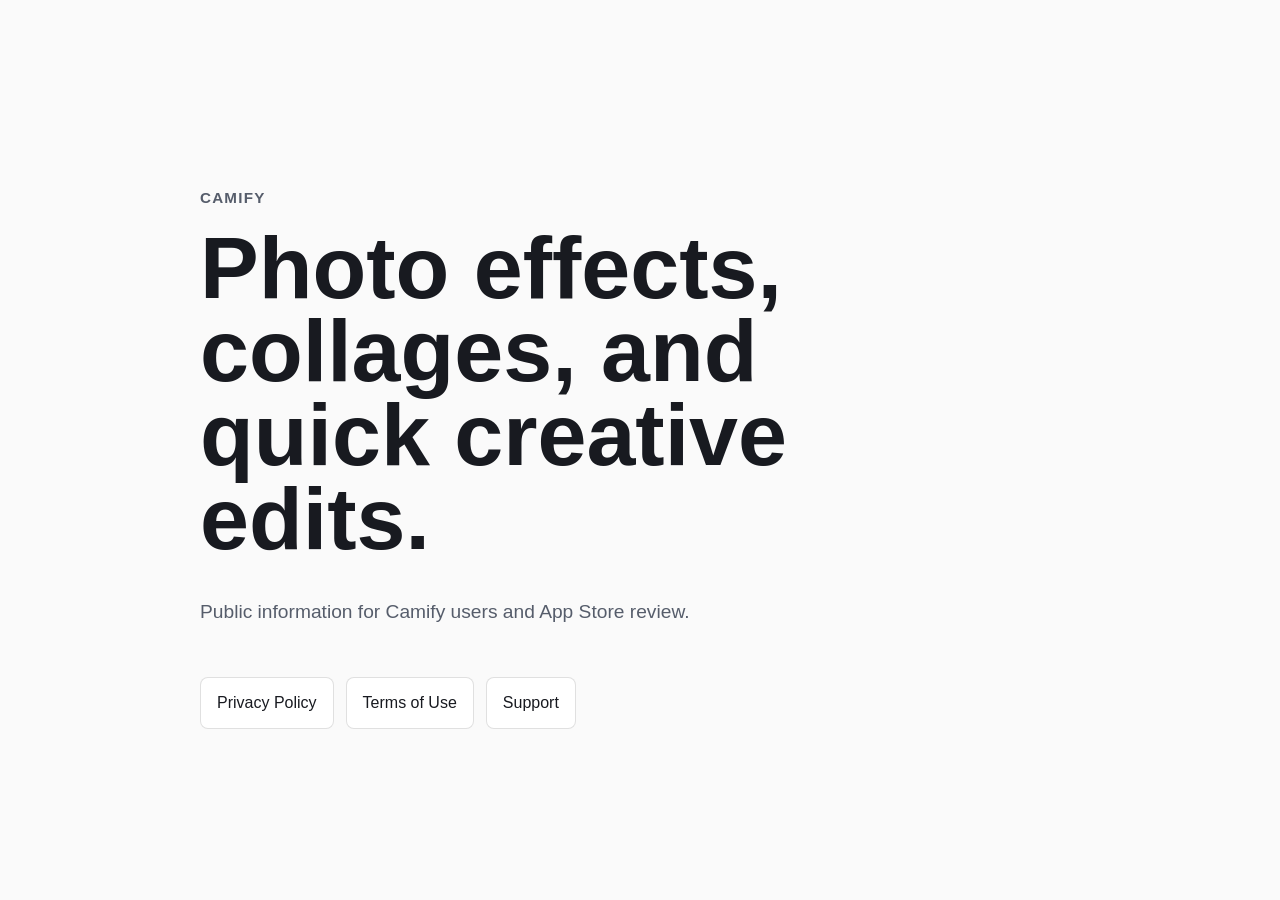
==== index.html @ cd3def25 "feat: add Camify public web pages" ====
<!doctype html>
<html lang="en">
<head>
  <meta charset="utf-8">
  <meta name="viewport" content="width=device-width, initial-scale=1">
  <title>Camify</title>
  <link rel="stylesheet" href="styles.css">
</head>
<body>
  <main class="page">
    <section class="hero">
      <p class="eyebrow">Camify</p>
      <h1>Photo effects, collages, and quick creative edits.</h1>
      <p class="lede">Public information for Camify users and App Store review.</p>
      <nav class="links" aria-label="Camify links">
        <a href="privacy.html">Privacy Policy</a>
        <a href="terms.html">Terms of Use</a>
        <a href="support.html">Support</a>
      </nav>
    </section>
  </main>
</body>
</html>
---- styles.css ----
:root {
  color-scheme: light dark;
  --bg: #111318;
  --panel: #1b1f28;
  --text: #f7f7f8;
  --muted: #b9bec9;
  --accent: #f56370;
  --line: rgba(255, 255, 255, 0.14);
}

* {
  box-sizing: border-box;
}

body {
  margin: 0;
  font-family: -apple-system, BlinkMacSystemFont, "Segoe UI", sans-serif;
  background: var(--bg);
  color: var(--text);
  line-height: 1.6;
}

a {
  color: var(--accent);
}

.page {
  width: min(880px, calc(100% - 40px));
  margin: 0 auto;
  padding: 56px 0;
}

.hero {
  min-height: calc(100vh - 112px);
  display: grid;
  align-content: center;
}

.eyebrow,
.updated,
.back {
  color: var(--muted);
  font-size: 0.95rem;
  font-weight: 700;
  letter-spacing: 0.08em;
  text-transform: uppercase;
}

.back {
  display: inline-block;
  margin-bottom: 28px;
  text-decoration: none;
}

h1 {
  max-width: 760px;
  margin: 0 0 18px;
  font-size: clamp(2.5rem, 7vw, 5.5rem);
  line-height: 0.95;
}

.document h1 {
  font-size: clamp(2.4rem, 6vw, 4.5rem);
}

h2 {
  margin-top: 36px;
  font-size: 1.25rem;
}

p {
  max-width: 760px;
  color: var(--muted);
}

.lede {
  font-size: 1.2rem;
}

.links {
  display: flex;
  flex-wrap: wrap;
  gap: 12px;
  margin-top: 30px;
}

.links a {
  padding: 12px 16px;
  border: 1px solid var(--line);
  border-radius: 8px;
  color: var(--text);
  text-decoration: none;
  background: var(--panel);
}

@media (prefers-color-scheme: light) {
  :root {
    --bg: #fafafa;
    --panel: #ffffff;
    --text: #181a20;
    --muted: #565d6b;
    --line: rgba(0, 0, 0, 0.12);
  }
}
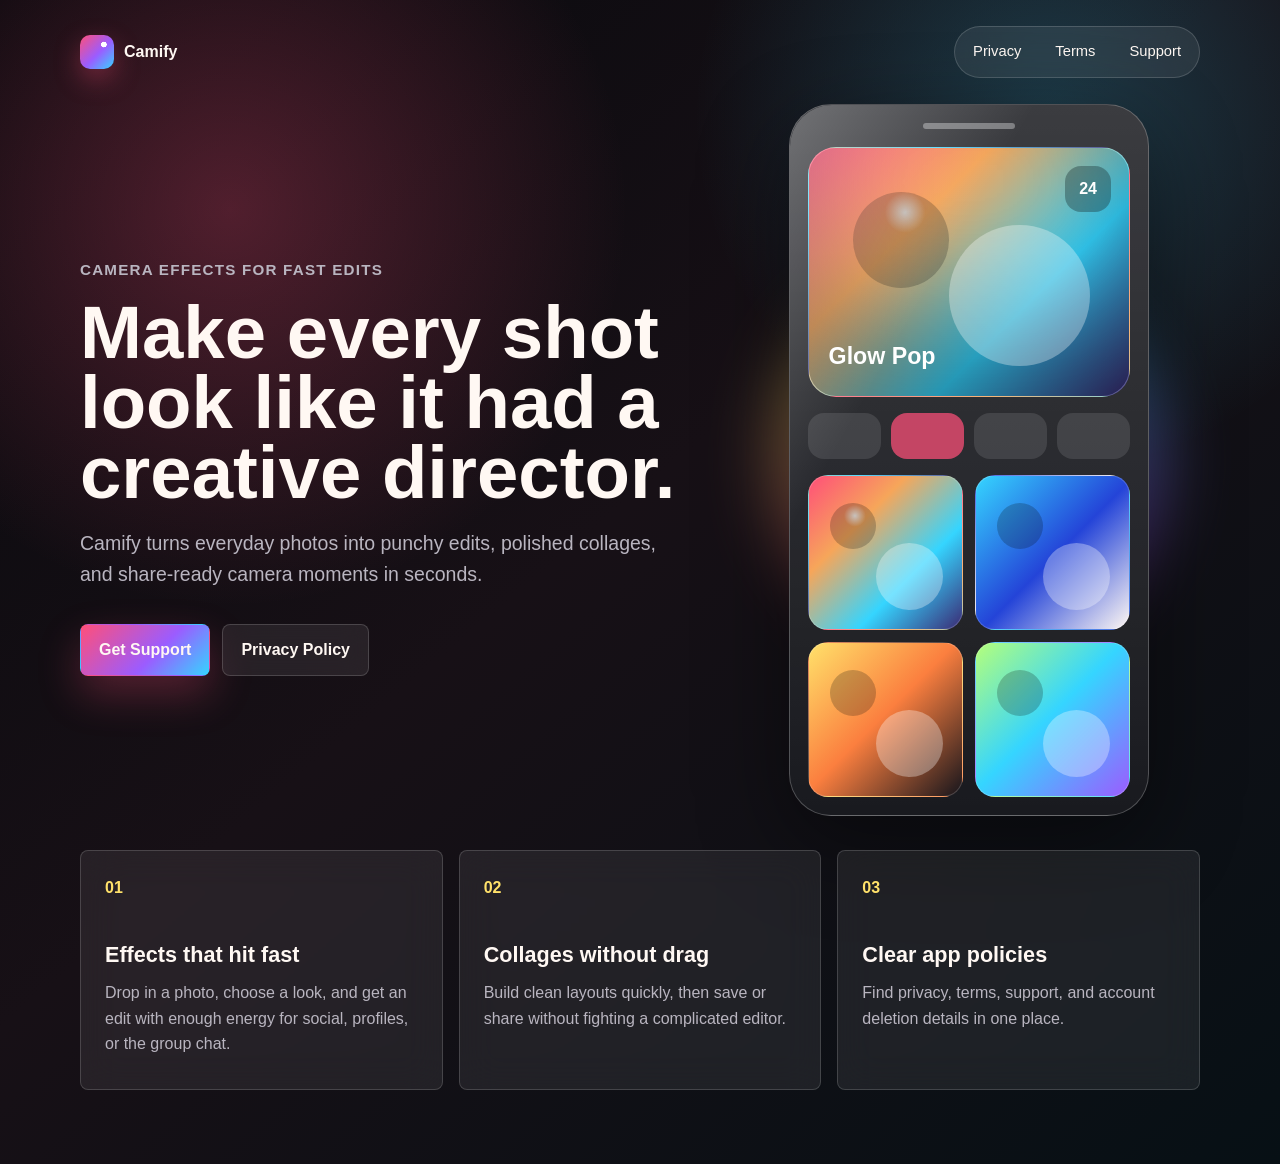
==== commit d2a82384: "feat: refresh Camify landing page" ====
--- a/index.html
+++ b/index.html
@@ -3,20 +3,73 @@
 <head>
   <meta charset="utf-8">
   <meta name="viewport" content="width=device-width, initial-scale=1">
-  <title>Camify</title>
+  <title>Camify - Creative Camera Effects</title>
   <link rel="stylesheet" href="styles.css">
 </head>
 <body>
-  <main class="page">
+  <header class="site-header">
+    <a class="brand" href="index.html" aria-label="Camify home">
+      <span class="brand-mark" aria-hidden="true"></span>
+      <span>Camify</span>
+    </a>
+    <nav class="top-nav" aria-label="Camify links">
+      <a href="privacy.html">Privacy</a>
+      <a href="terms.html">Terms</a>
+      <a href="support.html">Support</a>
+    </nav>
+  </header>
+
+  <main>
     <section class="hero">
-      <p class="eyebrow">Camify</p>
-      <h1>Photo effects, collages, and quick creative edits.</h1>
-      <p class="lede">Public information for Camify users and App Store review.</p>
-      <nav class="links" aria-label="Camify links">
-        <a href="privacy.html">Privacy Policy</a>
-        <a href="terms.html">Terms of Use</a>
-        <a href="support.html">Support</a>
-      </nav>
+      <div class="hero-copy">
+        <p class="eyebrow">Camera effects for fast edits</p>
+        <h1>Make every shot look like it had a creative director.</h1>
+        <p class="lede">Camify turns everyday photos into punchy edits, polished collages, and share-ready camera moments in seconds.</p>
+        <div class="hero-actions" aria-label="Primary links">
+          <a class="button primary" href="support.html">Get Support</a>
+          <a class="button secondary" href="privacy.html">Privacy Policy</a>
+        </div>
+      </div>
+
+      <div class="phone-stage" aria-label="Camify preview">
+        <div class="phone">
+          <div class="phone-bar"></div>
+          <div class="camera-card main-shot">
+            <span class="shot-label">Glow Pop</span>
+            <span class="shot-count">24</span>
+          </div>
+          <div class="tool-row">
+            <span></span>
+            <span></span>
+            <span></span>
+            <span></span>
+          </div>
+          <div class="mini-grid">
+            <div class="camera-card tile-one"></div>
+            <div class="camera-card tile-two"></div>
+            <div class="camera-card tile-three"></div>
+            <div class="camera-card tile-four"></div>
+          </div>
+        </div>
+      </div>
+    </section>
+
+    <section class="feature-band" aria-label="Camify highlights">
+      <article>
+        <span>01</span>
+        <h2>Effects that hit fast</h2>
+        <p>Drop in a photo, choose a look, and get an edit with enough energy for social, profiles, or the group chat.</p>
+      </article>
+      <article>
+        <span>02</span>
+        <h2>Collages without drag</h2>
+        <p>Build clean layouts quickly, then save or share without fighting a complicated editor.</p>
+      </article>
+      <article>
+        <span>03</span>
+        <h2>Clear app policies</h2>
+        <p>Find privacy, terms, support, and account deletion details in one place.</p>
+      </article>
     </section>
   </main>
 </body>
--- a/styles.css
+++ b/styles.css
@@ -1,11 +1,15 @@
 :root {
-  color-scheme: light dark;
-  --bg: #111318;
-  --panel: #1b1f28;
-  --text: #f7f7f8;
-  --muted: #b9bec9;
-  --accent: #f56370;
-  --line: rgba(255, 255, 255, 0.14);
+  color-scheme: dark;
+  --bg: #08090d;
+  --panel: rgba(255, 255, 255, 0.08);
+  --panel-strong: rgba(255, 255, 255, 0.14);
+  --text: #fff8f3;
+  --muted: #b9b5c0;
+  --accent: #ff4f79;
+  --accent-two: #35d5ff;
+  --accent-three: #ffe16a;
+  --line: rgba(255, 255, 255, 0.16);
+  --shadow: 0 28px 90px rgba(0, 0, 0, 0.45);
 }
 
 * {
@@ -15,25 +19,96 @@
 body {
   margin: 0;
   font-family: -apple-system, BlinkMacSystemFont, "Segoe UI", sans-serif;
-  background: var(--bg);
+  background:
+    radial-gradient(circle at 18% 18%, rgba(255, 79, 121, 0.28), transparent 28%),
+    radial-gradient(circle at 82% 10%, rgba(53, 213, 255, 0.22), transparent 24%),
+    linear-gradient(140deg, #08090d 0%, #171016 46%, #071015 100%);
   color: var(--text);
   line-height: 1.6;
+  min-height: 100vh;
 }
 
 a {
   color: var(--accent);
 }
 
+.site-header,
+main,
 .page {
-  width: min(880px, calc(100% - 40px));
+  width: min(1120px, calc(100% - 40px));
   margin: 0 auto;
-  padding: 56px 0;
+}
+
+.site-header {
+  display: flex;
+  align-items: center;
+  justify-content: space-between;
+  gap: 24px;
+  padding: 26px 0 0;
+}
+
+.brand,
+.top-nav,
+.hero-actions,
+.links {
+  display: flex;
+  align-items: center;
+}
+
+.brand {
+  gap: 10px;
+  color: var(--text);
+  font-weight: 800;
+  text-decoration: none;
+}
+
+.brand-mark {
+  width: 34px;
+  height: 34px;
+  border-radius: 10px;
+  background:
+    radial-gradient(circle at 70% 28%, #fff 0 8%, transparent 9%),
+    linear-gradient(135deg, var(--accent), #9b5cff 54%, var(--accent-two));
+  box-shadow: 0 10px 26px rgba(255, 79, 121, 0.34);
+}
+
+.top-nav {
+  gap: 8px;
+  padding: 5px;
+  border: 1px solid var(--line);
+  border-radius: 999px;
+  background: rgba(255, 255, 255, 0.07);
+  backdrop-filter: blur(16px);
+}
+
+.top-nav a {
+  padding: 8px 13px;
+  border-radius: 999px;
+  color: var(--text);
+  font-size: 0.92rem;
+  text-decoration: none;
+}
+
+.top-nav a:hover {
+  background: rgba(255, 255, 255, 0.11);
+}
+
+.page {
+  max-width: 880px;
+  padding: 54px 0 80px;
 }
 
 .hero {
-  min-height: calc(100vh - 112px);
-  display: grid;
-  align-content: center;
+  display: grid;
+  grid-template-columns: minmax(0, 1.02fr) minmax(320px, 0.78fr);
+  align-items: center;
+  gap: 52px;
+  padding: 26px 0 34px;
+}
+
+.hero-copy {
+  position: relative;
+  z-index: 1;
 }
 
 .eyebrow,
@@ -53,19 +128,23 @@
 }
 
 h1 {
-  max-width: 760px;
-  margin: 0 0 18px;
-  font-size: clamp(2.5rem, 7vw, 5.5rem);
+  max-width: 820px;
+  margin: 0 0 20px;
+  font-size: 4.65rem;
+  line-height: 0.94;
+  letter-spacing: 0;
+}
+
+.document h1 {
+  font-size: 4.25rem;
   line-height: 0.95;
-}
-
-.document h1 {
-  font-size: clamp(2.4rem, 6vw, 4.5rem);
 }
 
 h2 {
   margin-top: 36px;
-  font-size: 1.25rem;
+  color: var(--text);
+  font-size: 1.2rem;
+  line-height: 1.2;
 }
 
 p {
@@ -74,31 +153,327 @@
 }
 
 .lede {
-  font-size: 1.2rem;
+  max-width: 610px;
+  font-size: 1.22rem;
+}
+
+.hero-actions {
+  flex-wrap: wrap;
+  gap: 12px;
+  margin-top: 34px;
+}
+
+.button,
+.links a {
+  min-height: 48px;
+  display: inline-flex;
+  align-items: center;
+  justify-content: center;
+  padding: 12px 18px;
+  border: 1px solid var(--line);
+  border-radius: 8px;
+  color: var(--text);
+  font-weight: 750;
+  text-decoration: none;
+}
+
+.button.primary {
+  border-color: transparent;
+  background: linear-gradient(135deg, var(--accent), #9b5cff 58%, var(--accent-two));
+  box-shadow: 0 18px 42px rgba(255, 79, 121, 0.28);
+}
+
+.button.secondary,
+.links a {
+  background: var(--panel);
+  backdrop-filter: blur(14px);
+}
+
+.phone-stage {
+  position: relative;
+  display: grid;
+  place-items: center;
+  min-height: 500px;
+}
+
+.phone-stage::before {
+  position: absolute;
+  width: 82%;
+  aspect-ratio: 1;
+  border-radius: 999px;
+  background: conic-gradient(from 210deg, var(--accent), var(--accent-three), var(--accent-two), #9b5cff, var(--accent));
+  content: "";
+  filter: blur(34px);
+  opacity: 0.54;
+}
+
+.phone {
+  position: relative;
+  width: min(100%, 360px);
+  min-height: 490px;
+  padding: 18px;
+  border: 1px solid rgba(255, 255, 255, 0.24);
+  border-radius: 42px;
+  background:
+    linear-gradient(180deg, rgba(255, 255, 255, 0.18), rgba(255, 255, 255, 0.04)),
+    #101116;
+  box-shadow: var(--shadow);
+  overflow: hidden;
+}
+
+.phone::after {
+  position: absolute;
+  inset: 0;
+  border-radius: inherit;
+  background: linear-gradient(120deg, rgba(255, 255, 255, 0.28), transparent 32%);
+  content: "";
+  pointer-events: none;
+}
+
+.phone-bar {
+  width: 92px;
+  height: 6px;
+  margin: 0 auto 18px;
+  border-radius: 999px;
+  background: rgba(255, 255, 255, 0.34);
+}
+
+.camera-card {
+  position: relative;
+  border: 1px solid rgba(255, 255, 255, 0.18);
+  border-radius: 28px;
+  background:
+    radial-gradient(circle at 30% 26%, rgba(255, 255, 255, 0.9), transparent 7%),
+    linear-gradient(135deg, #ff4f79 0%, #f6a65a 32%, #35d5ff 66%, #3b2a74 100%);
+  overflow: hidden;
+}
+
+.camera-card::before,
+.camera-card::after {
+  position: absolute;
+  inset: auto 12% 12% auto;
+  width: 44%;
+  aspect-ratio: 1;
+  border-radius: 50%;
+  background: rgba(255, 255, 255, 0.32);
+  content: "";
+}
+
+.camera-card::after {
+  inset: 18% auto auto 14%;
+  width: 30%;
+  background: rgba(8, 9, 13, 0.22);
+}
+
+.main-shot {
+  height: 250px;
+  box-shadow: inset 0 -90px 120px rgba(0, 0, 0, 0.32);
+}
+
+.shot-label,
+.shot-count {
+  position: absolute;
+  z-index: 1;
+  color: #fff;
+  font-weight: 850;
+}
+
+.shot-label {
+  left: 20px;
+  bottom: 20px;
+  font-size: 1.45rem;
+}
+
+.shot-count {
+  right: 18px;
+  top: 18px;
+  display: grid;
+  place-items: center;
+  width: 46px;
+  height: 46px;
+  border-radius: 16px;
+  background: rgba(0, 0, 0, 0.28);
+  backdrop-filter: blur(10px);
+}
+
+.tool-row {
+  display: grid;
+  grid-template-columns: repeat(4, 1fr);
+  gap: 10px;
+  margin: 16px 0;
+}
+
+.tool-row span {
+  height: 46px;
+  border-radius: 16px;
+  background: rgba(255, 255, 255, 0.11);
+}
+
+.tool-row span:nth-child(2) {
+  background: rgba(255, 79, 121, 0.72);
+}
+
+.mini-grid {
+  display: grid;
+  grid-template-columns: repeat(2, 1fr);
+  gap: 12px;
+}
+
+.mini-grid .camera-card {
+  aspect-ratio: 1;
+  border-radius: 20px;
+}
+
+.tile-two {
+  background: linear-gradient(135deg, #35d5ff, #2444d8 52%, #fff8f3);
+}
+
+.tile-three {
+  background: linear-gradient(135deg, #ffe16a, #fb7f3f 48%, #16151c);
+}
+
+.tile-four {
+  background: linear-gradient(135deg, #b5ff7a, #35d5ff 48%, #9b5cff);
+}
+
+.feature-band {
+  display: grid;
+  grid-template-columns: repeat(3, 1fr);
+  gap: 16px;
+  padding: 0 0 74px;
+}
+
+.feature-band article {
+  min-height: 240px;
+  padding: 24px;
+  border: 1px solid var(--line);
+  border-radius: 8px;
+  background: rgba(255, 255, 255, 0.075);
+  backdrop-filter: blur(18px);
+}
+
+.feature-band span {
+  color: var(--accent-three);
+  font-weight: 850;
+}
+
+.feature-band h2 {
+  margin: 42px 0 12px;
+  font-size: 1.35rem;
+}
+
+.feature-band p {
+  margin: 0;
 }
 
 .links {
-  display: flex;
   flex-wrap: wrap;
   gap: 12px;
   margin-top: 30px;
 }
 
-.links a {
-  padding: 12px 16px;
-  border: 1px solid var(--line);
-  border-radius: 8px;
-  color: var(--text);
-  text-decoration: none;
-  background: var(--panel);
-}
-
-@media (prefers-color-scheme: light) {
-  :root {
-    --bg: #fafafa;
-    --panel: #ffffff;
-    --text: #181a20;
-    --muted: #565d6b;
-    --line: rgba(0, 0, 0, 0.12);
-  }
-}
+.document {
+  position: relative;
+}
+
+.document::before {
+  display: block;
+  width: 70px;
+  height: 5px;
+  margin-bottom: 34px;
+  border-radius: 999px;
+  background: linear-gradient(90deg, var(--accent), var(--accent-two));
+  content: "";
+}
+
+@media (max-width: 820px) {
+  .site-header {
+    align-items: flex-start;
+  }
+
+  .top-nav {
+    max-width: 210px;
+    flex-wrap: wrap;
+    justify-content: flex-end;
+    border-radius: 18px;
+  }
+
+  .hero {
+    grid-template-columns: 1fr;
+    gap: 28px;
+    padding-top: 48px;
+  }
+
+  h1 {
+    font-size: 4.3rem;
+  }
+
+  .document h1 {
+    font-size: 3.6rem;
+  }
+
+  .phone-stage {
+    min-height: 470px;
+  }
+
+  .phone {
+    width: min(100%, 330px);
+    min-height: 470px;
+  }
+
+  .main-shot {
+    height: 230px;
+  }
+
+  .feature-band {
+    grid-template-columns: 1fr;
+  }
+}
+
+@media (max-width: 560px) {
+  .site-header,
+  main,
+  .page {
+    width: min(100% - 28px, 1120px);
+  }
+
+  .site-header {
+    display: grid;
+  }
+
+  .top-nav {
+    width: 100%;
+    max-width: none;
+    justify-content: space-between;
+  }
+
+  h1 {
+    font-size: 3.45rem;
+  }
+
+  .lede {
+    font-size: 1.08rem;
+  }
+
+  .button {
+    width: 100%;
+  }
+
+  .phone-stage {
+    min-height: 450px;
+  }
+
+  .phone {
+    border-radius: 34px;
+  }
+
+  .feature-band article {
+    min-height: 210px;
+  }
+}
+
+@media (max-width: 360px) {
+  h1 {
+    font-size: 3.05rem;
+  }
+}
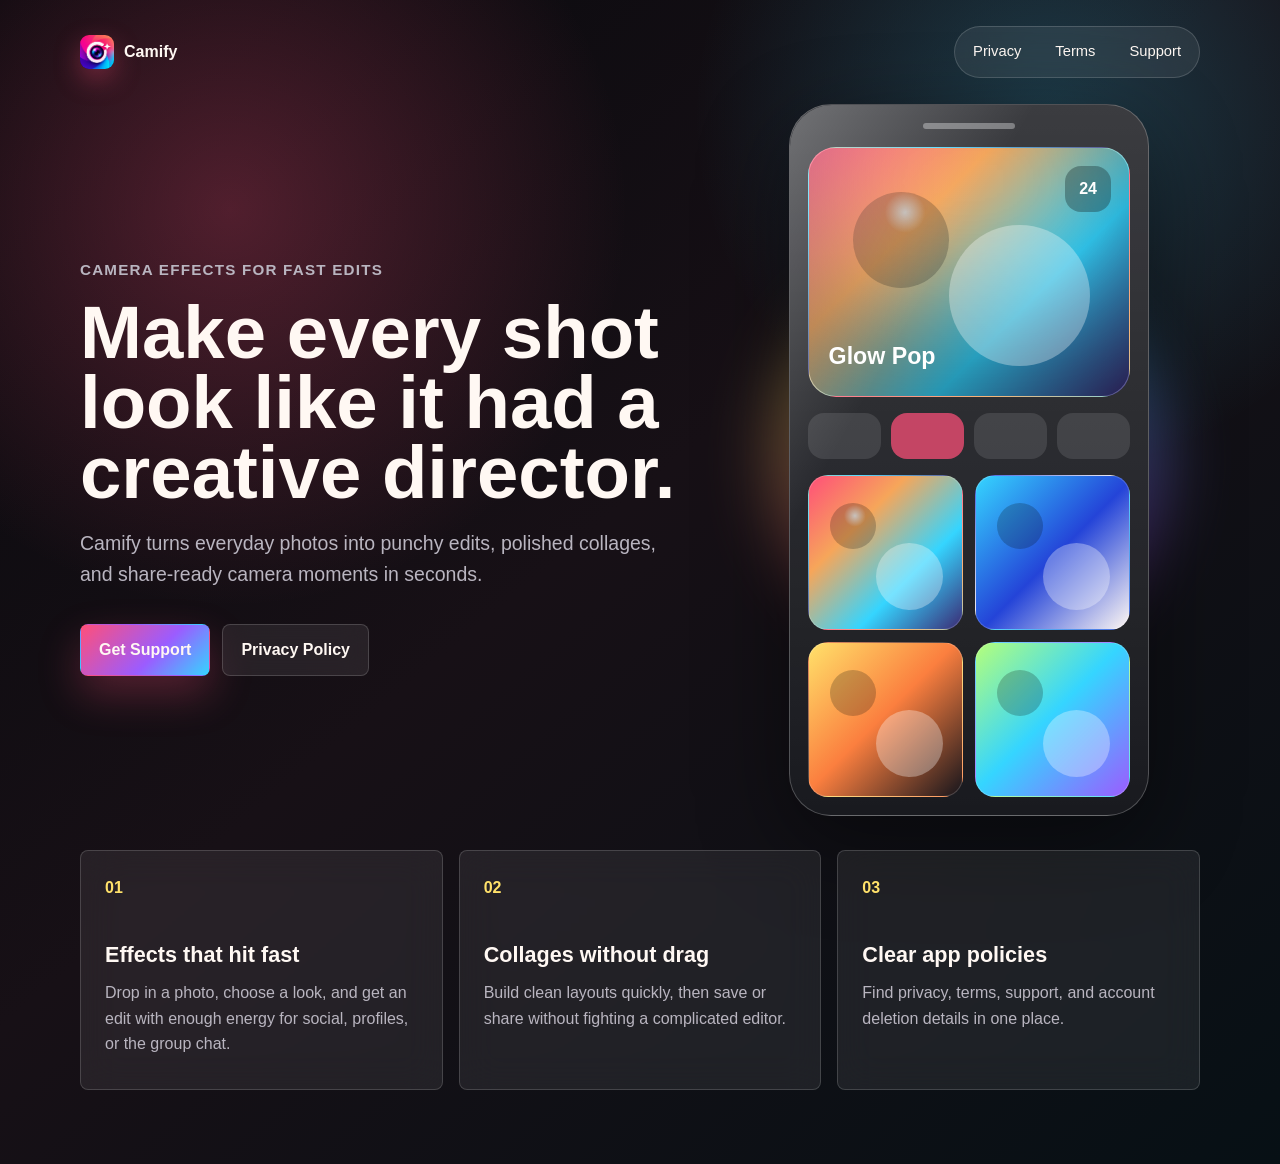
==== commit 0bad4250: "feat: add Camify logo asset" ====
--- a/index.html
+++ b/index.html
@@ -4,12 +4,14 @@
   <meta charset="utf-8">
   <meta name="viewport" content="width=device-width, initial-scale=1">
   <title>Camify - Creative Camera Effects</title>
+  <link rel="icon" type="image/png" href="assets/logo.png">
+  <link rel="apple-touch-icon" href="assets/logo.png">
   <link rel="stylesheet" href="styles.css">
 </head>
 <body>
   <header class="site-header">
     <a class="brand" href="index.html" aria-label="Camify home">
-      <span class="brand-mark" aria-hidden="true"></span>
+      <img class="brand-mark" src="assets/logo.png" alt="" aria-hidden="true">
       <span>Camify</span>
     </a>
     <nav class="top-nav" aria-label="Camify links">
--- a/styles.css
+++ b/styles.css
@@ -65,11 +65,10 @@
 .brand-mark {
   width: 34px;
   height: 34px;
-  border-radius: 10px;
-  background:
-    radial-gradient(circle at 70% 28%, #fff 0 8%, transparent 9%),
-    linear-gradient(135deg, var(--accent), #9b5cff 54%, var(--accent-two));
+  display: block;
+  border-radius: 9px;
   box-shadow: 0 10px 26px rgba(255, 79, 121, 0.34);
+  object-fit: cover;
 }
 
 .top-nav {
